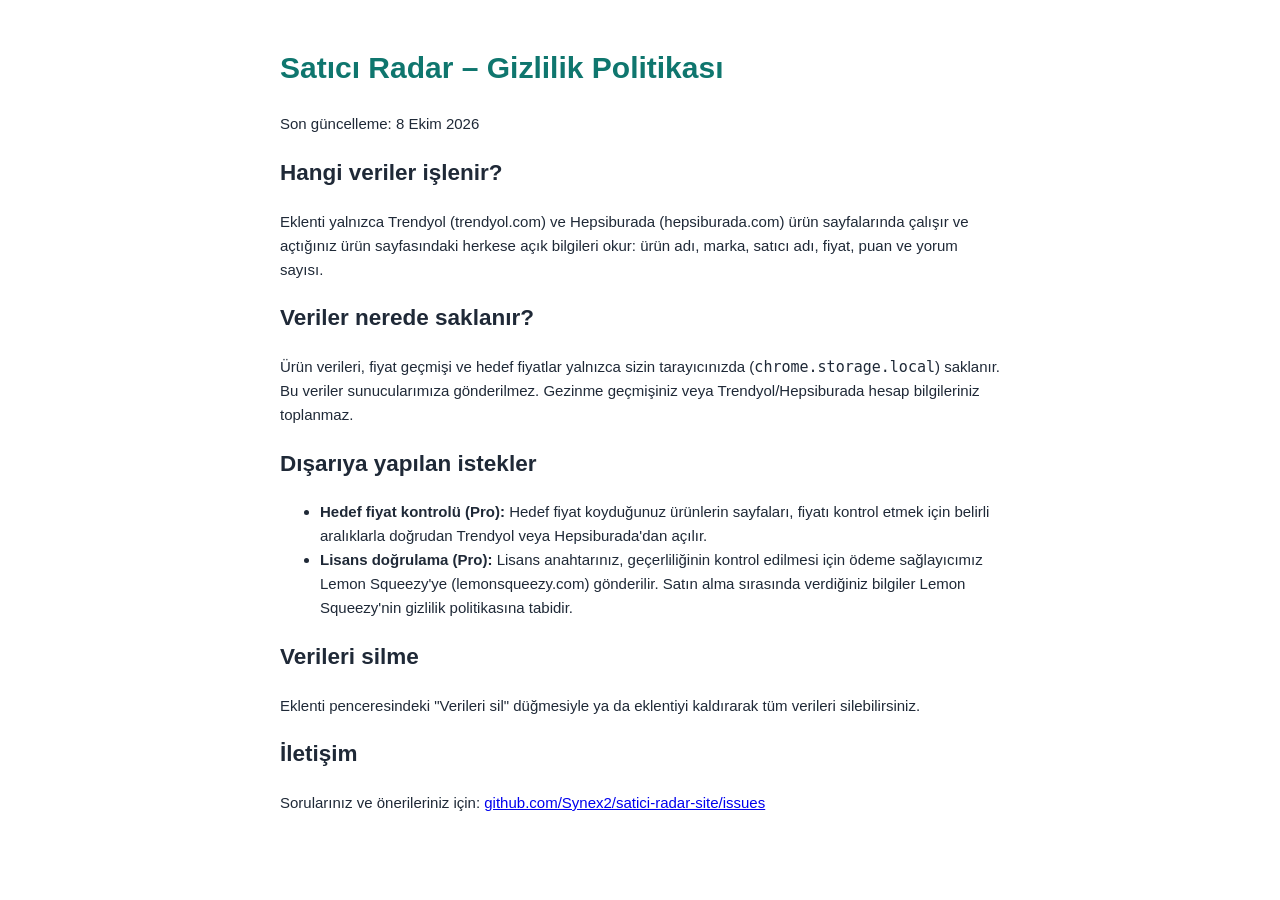
==== privacy.html @ d3022a0f "İlk sürüm: Satıcı Radar Co-Authored-By: Claude Opus 5.5 (1M context) <noreply@anthropic.com>" ====
<!doctype html>
<html lang="tr">
<head>
  <meta charset="utf-8">
  <meta name="viewport" content="width=device-width, initial-scale=1">
  <title>Satıcı Radar – Gizlilik Politikası</title>
  <style>
    body { max-width: 720px; margin: 0 auto; padding: 24px 16px; font: 15px/1.6 -apple-system, "Segoe UI", Roboto, sans-serif; color: #1f2937; background: #fff; }
    h1 { color: #0f766e; }
  </style>
</head>
<body>
  <h1>Satıcı Radar – Gizlilik Politikası</h1>
  <p>Son güncelleme: 8 Ekim 2026</p>

  <h2>Hangi veriler işlenir?</h2>
  <p>Eklenti yalnızca Trendyol (trendyol.com) ve Hepsiburada (hepsiburada.com) ürün sayfalarında çalışır ve
  açtığınız ürün sayfasındaki herkese açık bilgileri okur: ürün adı, marka, satıcı adı, fiyat, puan ve yorum sayısı.</p>

  <h2>Veriler nerede saklanır?</h2>
  <p>Ürün verileri, fiyat geçmişi ve hedef fiyatlar yalnızca sizin tarayıcınızda (<code>chrome.storage.local</code>) saklanır.
  Bu veriler sunucularımıza gönderilmez. Gezinme geçmişiniz veya Trendyol/Hepsiburada hesap bilgileriniz toplanmaz.</p>

  <h2>Dışarıya yapılan istekler</h2>
  <ul>
    <li><b>Hedef fiyat kontrolü (Pro):</b> Hedef fiyat koyduğunuz ürünlerin sayfaları, fiyatı kontrol etmek için
    belirli aralıklarla doğrudan Trendyol veya Hepsiburada'dan açılır.</li>
    <li><b>Lisans doğrulama (Pro):</b> Lisans anahtarınız, geçerliliğinin kontrol edilmesi için ödeme sağlayıcımız
    Lemon Squeezy'ye (lemonsqueezy.com) gönderilir. Satın alma sırasında verdiğiniz bilgiler Lemon Squeezy'nin
    gizlilik politikasına tabidir.</li>
  </ul>

  <h2>Verileri silme</h2>
  <p>Eklenti penceresindeki "Verileri sil" düğmesiyle ya da eklentiyi kaldırarak tüm verileri silebilirsiniz.</p>

  <h2>İletişim</h2>
  <p>Sorularınız ve önerileriniz için: <a href="https://github.com/Synex2/satici-radar-site/issues">github.com/Synex2/satici-radar-site/issues</a></p>
</body>
</html>
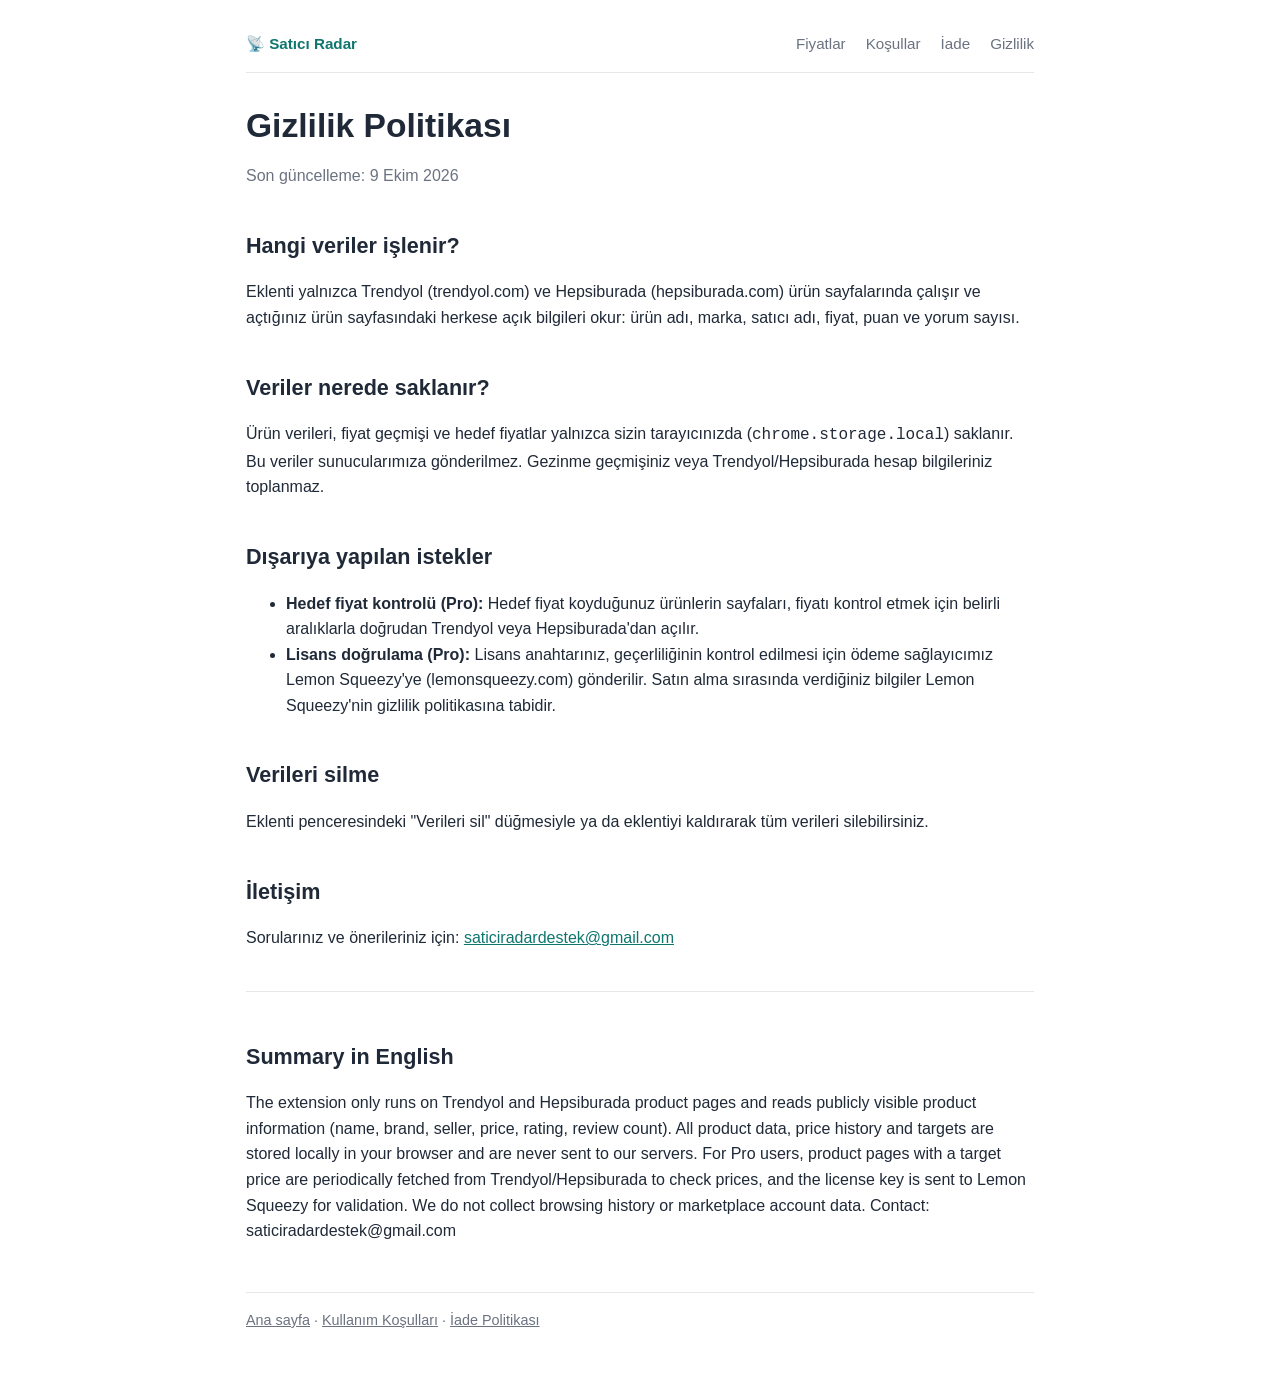
==== commit e0687737: "Fiyatlar, satın alma, kullanım koşulları ve iade politikası ekle Co-Authored-By: Claude Opus 5.5 (1M" ====
--- a/privacy.html
+++ b/privacy.html
@@ -3,37 +3,57 @@
 <head>
   <meta charset="utf-8">
   <meta name="viewport" content="width=device-width, initial-scale=1">
-  <title>Satıcı Radar – Gizlilik Politikası</title>
-  <style>
-    body { max-width: 720px; margin: 0 auto; padding: 24px 16px; font: 15px/1.6 -apple-system, "Segoe UI", Roboto, sans-serif; color: #1f2937; background: #fff; }
-    h1 { color: #0f766e; }
-  </style>
+  <title>Gizlilik Politikası – Satıcı Radar</title>
+  <link rel="stylesheet" href="style.css">
 </head>
 <body>
-  <h1>Satıcı Radar – Gizlilik Politikası</h1>
-  <p>Son güncelleme: 8 Ekim 2026</p>
+  <main>
+    <nav>
+      <a class="logo" href="./">📡 Satıcı Radar</a>
+      <a href="./#fiyatlar">Fiyatlar</a>
+      <a href="terms.html">Koşullar</a>
+      <a href="refund.html">İade</a>
+      <a href="privacy.html">Gizlilik</a>
+    </nav>
 
-  <h2>Hangi veriler işlenir?</h2>
-  <p>Eklenti yalnızca Trendyol (trendyol.com) ve Hepsiburada (hepsiburada.com) ürün sayfalarında çalışır ve
-  açtığınız ürün sayfasındaki herkese açık bilgileri okur: ürün adı, marka, satıcı adı, fiyat, puan ve yorum sayısı.</p>
+    <h1>Gizlilik Politikası</h1>
+    <p class="muted">Son güncelleme: 9 Ekim 2026</p>
 
-  <h2>Veriler nerede saklanır?</h2>
-  <p>Ürün verileri, fiyat geçmişi ve hedef fiyatlar yalnızca sizin tarayıcınızda (<code>chrome.storage.local</code>) saklanır.
-  Bu veriler sunucularımıza gönderilmez. Gezinme geçmişiniz veya Trendyol/Hepsiburada hesap bilgileriniz toplanmaz.</p>
+    <h2>Hangi veriler işlenir?</h2>
+    <p>Eklenti yalnızca Trendyol (trendyol.com) ve Hepsiburada (hepsiburada.com) ürün sayfalarında çalışır ve
+    açtığınız ürün sayfasındaki herkese açık bilgileri okur: ürün adı, marka, satıcı adı, fiyat, puan ve yorum sayısı.</p>
 
-  <h2>Dışarıya yapılan istekler</h2>
-  <ul>
-    <li><b>Hedef fiyat kontrolü (Pro):</b> Hedef fiyat koyduğunuz ürünlerin sayfaları, fiyatı kontrol etmek için
-    belirli aralıklarla doğrudan Trendyol veya Hepsiburada'dan açılır.</li>
-    <li><b>Lisans doğrulama (Pro):</b> Lisans anahtarınız, geçerliliğinin kontrol edilmesi için ödeme sağlayıcımız
-    Lemon Squeezy'ye (lemonsqueezy.com) gönderilir. Satın alma sırasında verdiğiniz bilgiler Lemon Squeezy'nin
-    gizlilik politikasına tabidir.</li>
-  </ul>
+    <h2>Veriler nerede saklanır?</h2>
+    <p>Ürün verileri, fiyat geçmişi ve hedef fiyatlar yalnızca sizin tarayıcınızda (<code>chrome.storage.local</code>) saklanır.
+    Bu veriler sunucularımıza gönderilmez. Gezinme geçmişiniz veya Trendyol/Hepsiburada hesap bilgileriniz toplanmaz.</p>
 
-  <h2>Verileri silme</h2>
-  <p>Eklenti penceresindeki "Verileri sil" düğmesiyle ya da eklentiyi kaldırarak tüm verileri silebilirsiniz.</p>
+    <h2>Dışarıya yapılan istekler</h2>
+    <ul>
+      <li><b>Hedef fiyat kontrolü (Pro):</b> Hedef fiyat koyduğunuz ürünlerin sayfaları, fiyatı kontrol etmek için
+      belirli aralıklarla doğrudan Trendyol veya Hepsiburada'dan açılır.</li>
+      <li><b>Lisans doğrulama (Pro):</b> Lisans anahtarınız, geçerliliğinin kontrol edilmesi için ödeme sağlayıcımız
+      Lemon Squeezy'ye (lemonsqueezy.com) gönderilir. Satın alma sırasında verdiğiniz bilgiler Lemon Squeezy'nin
+      gizlilik politikasına tabidir.</li>
+    </ul>
 
-  <h2>İletişim</h2>
-  <p>Sorularınız ve önerileriniz için: <a href="https://github.com/Synex2/satici-radar-site/issues">github.com/Synex2/satici-radar-site/issues</a></p>
+    <h2>Verileri silme</h2>
+    <p>Eklenti penceresindeki "Verileri sil" düğmesiyle ya da eklentiyi kaldırarak tüm verileri silebilirsiniz.</p>
+
+    <h2>İletişim</h2>
+    <p>Sorularınız ve önerileriniz için: <a href="mailto:saticiradardestek@gmail.com">saticiradardestek@gmail.com</a></p>
+
+    <section class="en" lang="en">
+      <h2>Summary in English</h2>
+      <p>The extension only runs on Trendyol and Hepsiburada product pages and reads publicly visible product information
+      (name, brand, seller, price, rating, review count). All product data, price history and targets are stored locally in your
+      browser and are never sent to our servers. For Pro users, product pages with a target price are periodically fetched from
+      Trendyol/Hepsiburada to check prices, and the license key is sent to Lemon Squeezy for validation. We do not collect browsing
+      history or marketplace account data. Contact: saticiradardestek@gmail.com</p>
+    </section>
+
+    <footer>
+      <a href="./">Ana sayfa</a> · <a href="terms.html">Kullanım Koşulları</a> · <a href="refund.html">İade Politikası</a>
+    </footer>
+  </main>
 </body>
 </html>
--- a/style.css
+++ b/style.css
@@ -0,0 +1,30 @@
+:root { --bg: #ffffff; --fg: #1f2937; --muted: #6b7280; --brand: #0f766e; --on-brand: #ffffff; --card: #f0fdfa; --border: #99f6e4; --line: #e5e7eb; }
+@media (prefers-color-scheme: dark) {
+  :root { --bg: #0b1514; --fg: #e5e7eb; --muted: #9ca3af; --brand: #2dd4bf; --on-brand: #0b1514; --card: #102624; --border: #1f4f4a; --line: #1f2937; }
+}
+* { box-sizing: border-box; }
+body { margin: 0; background: var(--bg); color: var(--fg); font: 16px/1.6 -apple-system, "Segoe UI", Roboto, sans-serif; }
+main { max-width: 820px; margin: 0 auto; padding: 32px 16px 48px; }
+nav { display: flex; flex-wrap: wrap; gap: 8px 20px; align-items: center; padding-bottom: 16px; border-bottom: 1px solid var(--line); margin-bottom: 32px; }
+nav .logo { font-weight: 700; color: var(--brand); text-decoration: none; margin-right: auto; }
+nav a { color: var(--muted); text-decoration: none; font-size: .95rem; }
+nav a:hover { color: var(--brand); }
+h1 { font-size: 2.1rem; line-height: 1.25; margin: 0 0 12px; }
+h2 { font-size: 1.35rem; margin: 40px 0 12px; }
+h3 { font-size: 1.05rem; margin: 0 0 8px; }
+.lead { font-size: 1.15rem; color: var(--muted); margin: 0 0 24px; }
+.muted { color: var(--muted); }
+.grid { display: grid; grid-template-columns: repeat(auto-fit, minmax(230px, 1fr)); gap: 16px; }
+.card { background: var(--card); border: 1px solid var(--border); border-radius: 12px; padding: 20px; }
+.card ul { margin: 0; padding-left: 20px; }
+.price { font-size: 1.8rem; font-weight: 700; margin: 4px 0; }
+.price small { font-size: 1rem; font-weight: 400; color: var(--muted); }
+.btn { display: inline-block; padding: 11px 20px; border-radius: 8px; background: var(--brand); color: var(--on-brand); text-decoration: none; font-weight: 600; }
+.btn.secondary { background: transparent; color: var(--brand); border: 1px solid var(--brand); }
+.actions { display: flex; flex-wrap: wrap; gap: 12px; margin: 8px 0 8px; }
+ol.steps { padding-left: 20px; }
+ol.steps li { margin-bottom: 6px; }
+.en { border-top: 1px solid var(--line); margin-top: 40px; padding-top: 8px; }
+footer { margin-top: 48px; padding-top: 16px; border-top: 1px solid var(--line); color: var(--muted); font-size: .9rem; }
+footer a { color: var(--muted); }
+a { color: var(--brand); }
